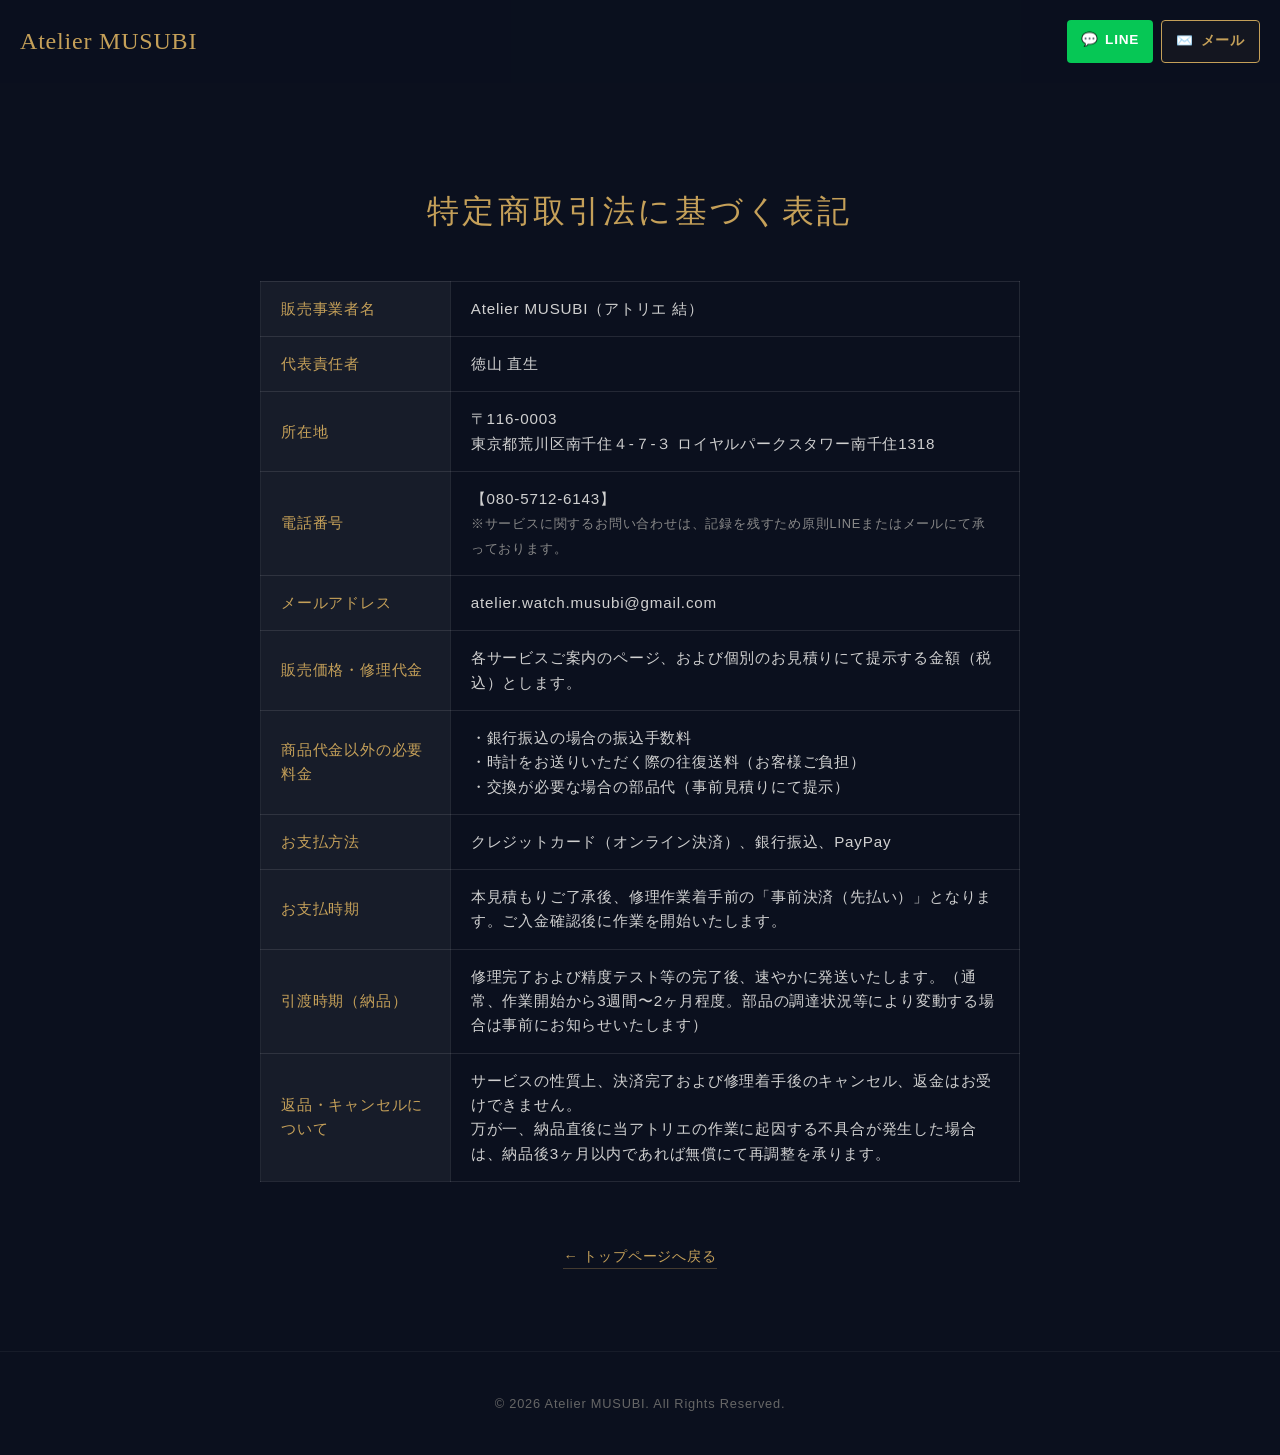
==== law.html @ 2d069932 "Add files via upload" ====
<!DOCTYPE html>
<html lang="ja">
<head>
    <meta charset="UTF-8">
    <meta name="viewport" content="width=device-width, initial-scale=1.0">
    <title>特定商取引法に基づく表記 | Atelier MUSUBI</title>
    <link rel="stylesheet" href="css/style.css">
    <style>
        .law-table { width: 100%; border-collapse: collapse; margin-top: 30px; }
        .law-table th, .law-table td { border: 1px solid rgba(255,255,255,0.1); padding: 15px 20px; font-size: 0.95rem; line-height: 1.6; }
        .law-table th { background: rgba(255,255,255,0.05); color: #c5a059; width: 25%; text-align: left; font-weight: normal; }
        .law-table td { color: #d0d0d0; }
        @media (max-width: 600px) {
            .law-table th, .law-table td { display: block; width: 100%; }
            .law-table th { border-bottom: none; }
        }
    </style>
</head>
<body>

    <header class="header" style="display: flex; justify-content: space-between; align-items: center;">
        <div class="header-logo">
            <h1><a href="index.html" style="color: #c5a059; text-decoration: none;">Atelier MUSUBI</a></h1>
        </div>
        <div class="header-contact" style="display: flex; gap: 8px;">
            
            <a href="https://lin.ee/UCH9TGd" target="_blank" style="display: inline-block; padding: 8px 14px; background: #06c755; color: #fff; text-decoration: none; border-radius: 4px; font-size: 0.85rem; font-weight: bold; transition: opacity 0.3s;">
                <span style="margin-right: 2px;">💬</span> LINE
            </a>
            
            <a href="mailto:atelier.watch.musubi@gmail.com?subject=【Atelier MUSUBI】無料査定・修理のご相談&body=以下の項目をご記入の上、送信してください。写真をご添付いただけますと、よりスムーズな概算お見積りが可能です。%0D%0A%0D%0A■時計のブランド：%0D%0A%0D%0A■モデル名・型番：%0D%0A%0D%0A■現在の状態（止まっている、遅れるなど）：%0D%0A%0D%0A■その他ご相談事項：" style="display: inline-block; padding: 8px 14px; background: rgba(197, 160, 89, 0.05); border: 1px solid #c5a059; color: #c5a059; text-decoration: none; border-radius: 4px; font-size: 0.85rem; font-weight: bold; transition: all 0.3s;">
                <span style="margin-right: 2px;">✉️</span> メール
            </a>
            
        </div>
    </header>

    <main style="padding: 100px 20px 80px; max-width: 800px; margin: 0 auto;">
        <h2 class="section-title">特定商取引法に基づく表記</h2>
        
        <table class="law-table">
            <tr>
                <th>販売事業者名</th>
                <td>Atelier MUSUBI（アトリエ 結）</td>
            </tr>
            <tr>
                <th>代表責任者</th>
                <td>徳山 直生</td>
            </tr>
            <tr>
                <th>所在地</th>
                <td>〒116-0003<br>東京都荒川区南千住４-７-３ ロイヤルパークスタワー南千住1318</td>
            </tr>
            <tr>
                <th>電話番号</th>
                <td>【080-5712-6143】<br><span style="font-size: 0.8rem; color: #888;">※サービスに関するお問い合わせは、記録を残すため原則LINEまたはメールにて承っております。</span></td>
            </tr>
            <tr>
                <th>メールアドレス</th>
                <td>atelier.watch.musubi@gmail.com</td>
            </tr>
            <tr>
                <th>販売価格・修理代金</th>
                <td>各サービスご案内のページ、および個別のお見積りにて提示する金額（税込）とします。</td>
            </tr>
            <tr>
                <th>商品代金以外の必要料金</th>
                <td>・銀行振込の場合の振込手数料<br>・時計をお送りいただく際の往復送料（お客様ご負担）<br>・交換が必要な場合の部品代（事前見積りにて提示）</td>
            </tr>
            <tr>
                <th>お支払方法</th>
                <td>クレジットカード（オンライン決済）、銀行振込、PayPay</td>
            </tr>
            <tr>
                <th>お支払時期</th>
                <td>本見積もりご了承後、修理作業着手前の「事前決済（先払い）」となります。ご入金確認後に作業を開始いたします。</td>
            </tr>
            <tr>
                <th>引渡時期（納品）</th>
                <td>修理完了および精度テスト等の完了後、速やかに発送いたします。（通常、作業開始から3週間〜2ヶ月程度。部品の調達状況等により変動する場合は事前にお知らせいたします）</td>
            </tr>
            <tr>
                <th>返品・キャンセルについて</th>
                <td>サービスの性質上、決済完了および修理着手後のキャンセル、返金はお受けできません。<br>万が一、納品直後に当アトリエの作業に起因する不具合が発生した場合は、納品後3ヶ月以内であれば無償にて再調整を承ります。</td>
            </tr>
        </table>

        <div style="text-align: center; margin-top: 60px;">
            <a href="index.html" style="color: #c5a059; text-decoration: none; font-size: 0.9rem; border-bottom: 1px solid rgba(197, 160, 89, 0.3); padding-bottom: 4px;">← トップページへ戻る</a>
        </div>
    </main>

    <footer style="text-align: center; padding: 40px 0; color: #666; font-size: 0.8rem; border-top: 1px solid rgba(255,255,255,0.05);">
        <p>&copy; 2026 Atelier MUSUBI. All Rights Reserved.</p>
    </footer>

</body>
</html>
---- css/style.css ----
@charset "UTF-8";

/* ========================================
   ベース設定（全体のリセットと基本カラー）
   ======================================== */
* {
    margin: 0;
    padding: 0;
    box-sizing: border-box;
}

body {
    /* 深いネイビーを背景に、文字を白に */
    background-color: #0b101e;
    color: #ffffff;
    font-family: "Helvetica Neue", Arial, "Hiragino Kaku Gothic ProN", "Hiragino Sans", Meiryo, sans-serif;
    line-height: 1.8;
    letter-spacing: 0.05em;
}

/* 見出し用の優雅なフォント（明朝体で高級感を演出） */
h1, h2, h3 {
    font-family: "Yu Mincho", "Hiragino Mincho ProN", serif;
    font-weight: normal;
}

/* ========================================
   レイアウトの共通設定
   ======================================== */
main {
    max-width: 800px; /* PCで見ても広がりすぎず、読みやすい幅に制限 */
    margin: 0 auto;   /* 画面の中央に配置 */
    padding: 0 20px;
}

section {
    padding: 80px 0; /* 各セクションの上下にたっぷりとした余白をとる */
    border-bottom: 1px solid rgba(197, 160, 89, 0.2); /* 区切り線として、うっすらとしたゴールドの線を引く */
}

.section-title {
    color: #c5a059; /* Atelier MUSUBIのアクセントカラー（ゴールド） */
    font-size: 2rem;
    text-align: center;
    margin-bottom: 40px;
    letter-spacing: 0.1em;
}

/* ========================================
   ヘッダー（一番上の領域）
   ======================================== */
.header {
    display: flex;
    justify-content: space-between;
    align-items: center;
    padding: 20px;
    background-color: rgba(11, 16, 30, 0.9);
    position: sticky; /* スクロールしても上部に追従させる */
    top: 0;
}

.header-logo h1 {
    font-size: 1.5rem;
    color: #c5a059;
}

/* ========================================
   ボタン（LINEへの導線）
   ======================================== */
.btn-line-header {
    background-color: #06C755;
    color: #fff;
    text-decoration: none;
    padding: 10px 20px;
    border-radius: 20px;
    font-size: 0.9rem;
    font-weight: bold;
}

.btn-line-main {
    display: block;
    width: 100%;
    max-width: 300px;
    margin: 40px auto 0;
    padding: 15px 0;
    background-color: #06C755;
    color: #fff;
    text-align: center;
    text-decoration: none;
    border-radius: 30px;
    font-weight: bold;
    letter-spacing: 0.05em;
    transition: opacity 0.3s;
}

.btn-line-main:hover {
    opacity: 0.8;
}

/* ========================================
   Aboutセクションの装飾
   ======================================== */
.about-content {
    max-width: 680px;
    margin: 0 auto;
}

.profile-story p {
    margin-bottom: 25px;
    font-size: 1.05rem;
    color: #e0e0e0;
    text-align: justify;
}

.profile-story .story-lead {
    font-family: "Yu Mincho", "Hiragino Mincho ProN", serif;
    font-size: 1.3rem;
    color: #c5a059;
    line-height: 1.6;
    text-align: center;
    margin-bottom: 40px;
    font-weight: bold;
}

.profile-story .story-signature {
    font-family: "Yu Mincho", "Hiragino Mincho ProN", serif;
    text-align: right;
    font-size: 1.1rem;
    color: #c5a059;
    margin-top: 40px;
}

/* ========================================
   Flowセクションの装飾
   ======================================== */
.flow-container {
    max-width: 600px;
    margin: 0 auto;
}

.flow-step {
    display: flex;
    align-items: flex-start;
    margin-bottom: 40px;
    background-color: rgba(255, 255, 255, 0.03);
    padding: 25px;
    border-radius: 8px;
    border-left: 4px solid #c5a059;
}

.step-number {
    font-family: "Yu Mincho", "Hiragino Mincho ProN", serif;
    font-size: 2rem;
    color: #c5a059;
    font-weight: bold;
    margin-right: 25px;
    line-height: 1;
}

.step-content h3 {
    font-size: 1.2rem;
    margin-bottom: 15px;
    color: #ffffff;
}

.step-content p {
    font-size: 0.95rem;
    color: #d0d0d0;
}
/* ========================================
   お客様の声（Voice）の装飾
   ======================================== */
.reviews-grid {
    display: flex;
    flex-direction: column;
    gap: 30px;
    max-width: 700px;
    margin: 0 auto;
}

.review-card {
    background: rgba(255, 255, 255, 0.02);
    border: 1px solid rgba(197, 160, 89, 0.15);
    padding: 30px;
    border-radius: 6px;
    box-shadow: 0 4px 20px rgba(0, 0, 0, 0.2);
}

.review-meta {
    display: flex;
    justify-content: space-between;
    font-size: 0.85rem;
    color: #888;
    margin-bottom: 10px;
}

.review-model {
    font-size: 1.1rem;
    color: #ffffff;
    margin-bottom: 8px;
    font-family: "Yu Mincho", "Hiragino Mincho ProN", serif;
}

.review-stars {
    color: #c5a059; /* ゴールド */
    font-size: 0.9rem;
    margin-bottom: 15px;
    letter-spacing: 0.2em;
}

.review-comment {
    color: #e0e0e0;
    font-size: 0.95rem;
    line-height: 1.7;
    text-align: justify;
}
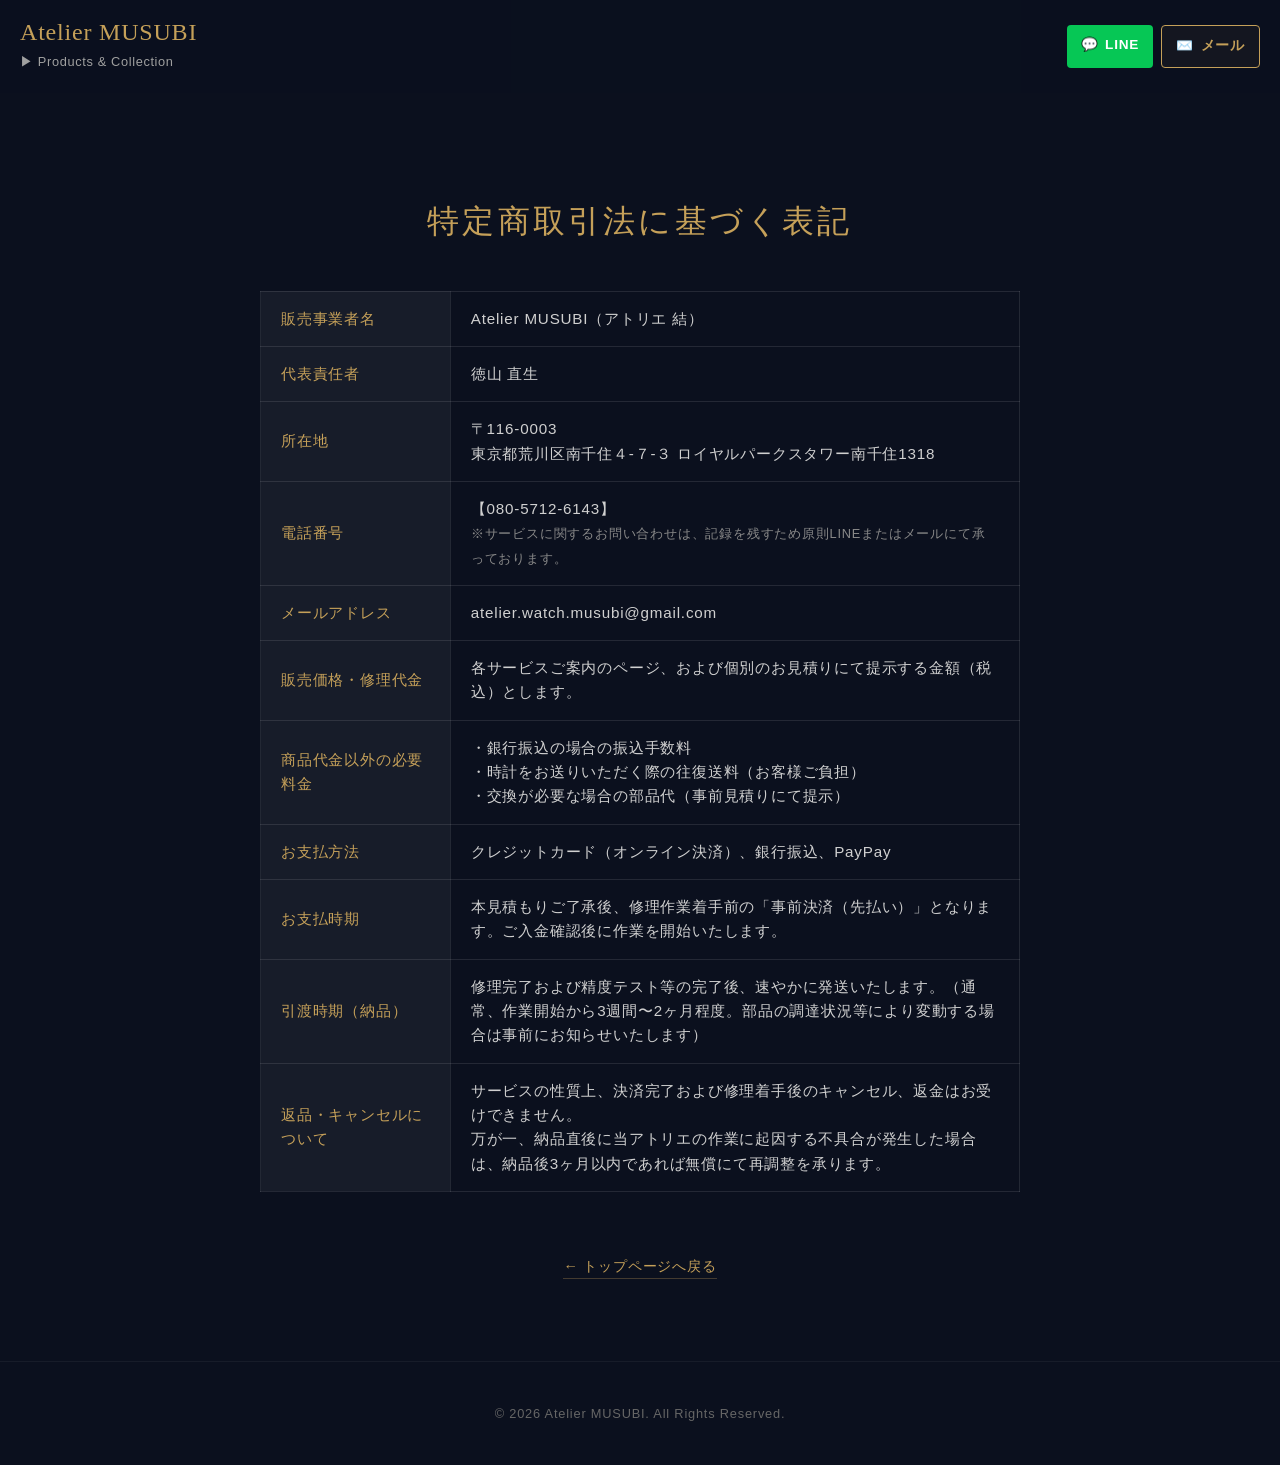
==== commit 85bffbc4: "Add files via upload" ====
--- a/law.html
+++ b/law.html
@@ -18,20 +18,21 @@
 </head>
 <body>
 
+    <!-- 共通ヘッダー（全ページ差し替え用） -->
     <header class="header" style="display: flex; justify-content: space-between; align-items: center;">
-        <div class="header-logo">
-            <h1><a href="index.html" style="color: #c5a059; text-decoration: none;">Atelier MUSUBI</a></h1>
+        <div class="header-logo" style="display: flex; flex-direction: column; gap: 6px;">
+            <h1 style="margin: 0; line-height: 1;"><a href="index.html" style="color: #c5a059; text-decoration: none;">Atelier MUSUBI</a></h1>
+            <a href="products.html" style="color: #a0a0a0; text-decoration: none; font-size: 0.8rem; letter-spacing: 0.05em; transition: color 0.3s;" onmouseover="this.style.color='#c5a059';" onmouseout="this.style.color='#a0a0a0';">
+                ▶ Products & Collection
+            </a>
         </div>
         <div class="header-contact" style="display: flex; gap: 8px;">
-            
             <a href="https://lin.ee/UCH9TGd" target="_blank" style="display: inline-block; padding: 8px 14px; background: #06c755; color: #fff; text-decoration: none; border-radius: 4px; font-size: 0.85rem; font-weight: bold; transition: opacity 0.3s;">
                 <span style="margin-right: 2px;">💬</span> LINE
             </a>
-            
             <a href="mailto:atelier.watch.musubi@gmail.com?subject=【Atelier MUSUBI】無料査定・修理のご相談&body=以下の項目をご記入の上、送信してください。写真をご添付いただけますと、よりスムーズな概算お見積りが可能です。%0D%0A%0D%0A■時計のブランド：%0D%0A%0D%0A■モデル名・型番：%0D%0A%0D%0A■現在の状態（止まっている、遅れるなど）：%0D%0A%0D%0A■その他ご相談事項：" style="display: inline-block; padding: 8px 14px; background: rgba(197, 160, 89, 0.05); border: 1px solid #c5a059; color: #c5a059; text-decoration: none; border-radius: 4px; font-size: 0.85rem; font-weight: bold; transition: all 0.3s;">
                 <span style="margin-right: 2px;">✉️</span> メール
             </a>
-            
         </div>
     </header>
 
